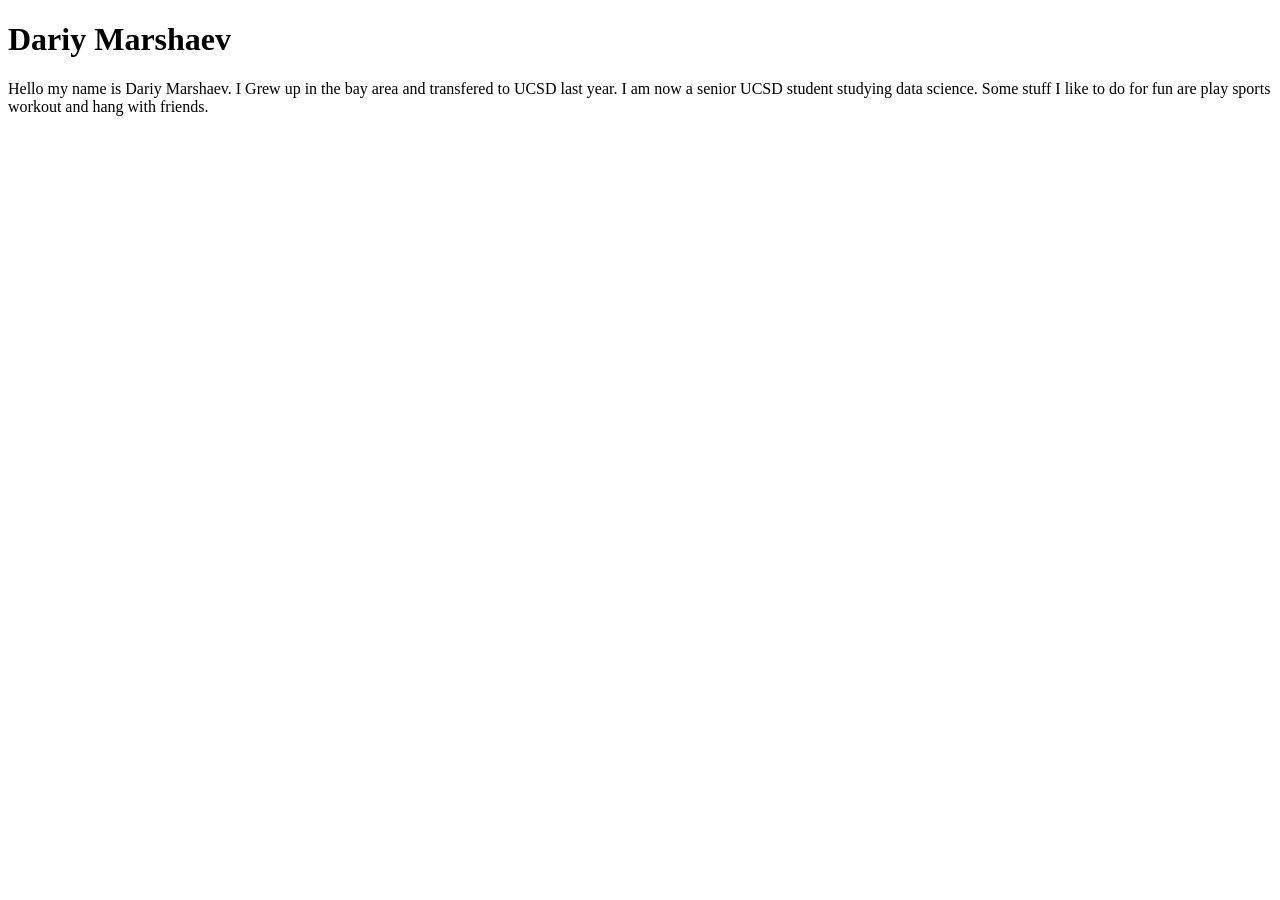
==== index.html @ 85d4995a "Update personal site" ====
<!DOCTYPE html>
<html lang="en">
<head>
    <meta charset="UTF-8">
    <meta name="viewport" content="width=device-width, initial-scale=1.0">
    <title>Dariy Marshaev: Personal site and portfolio</title>
</head>
<body>
    <h1>
        Dariy Marshaev
    </h1>
    <p>
        Hello my name is Dariy Marshaev. I Grew up in the bay area 
        and transfered to UCSD last year. I am now a senior UCSD student
        studying data science. Some stuff I like to do for fun are play sports
        workout and hang with friends.
    </p>
    
</body>
</html>
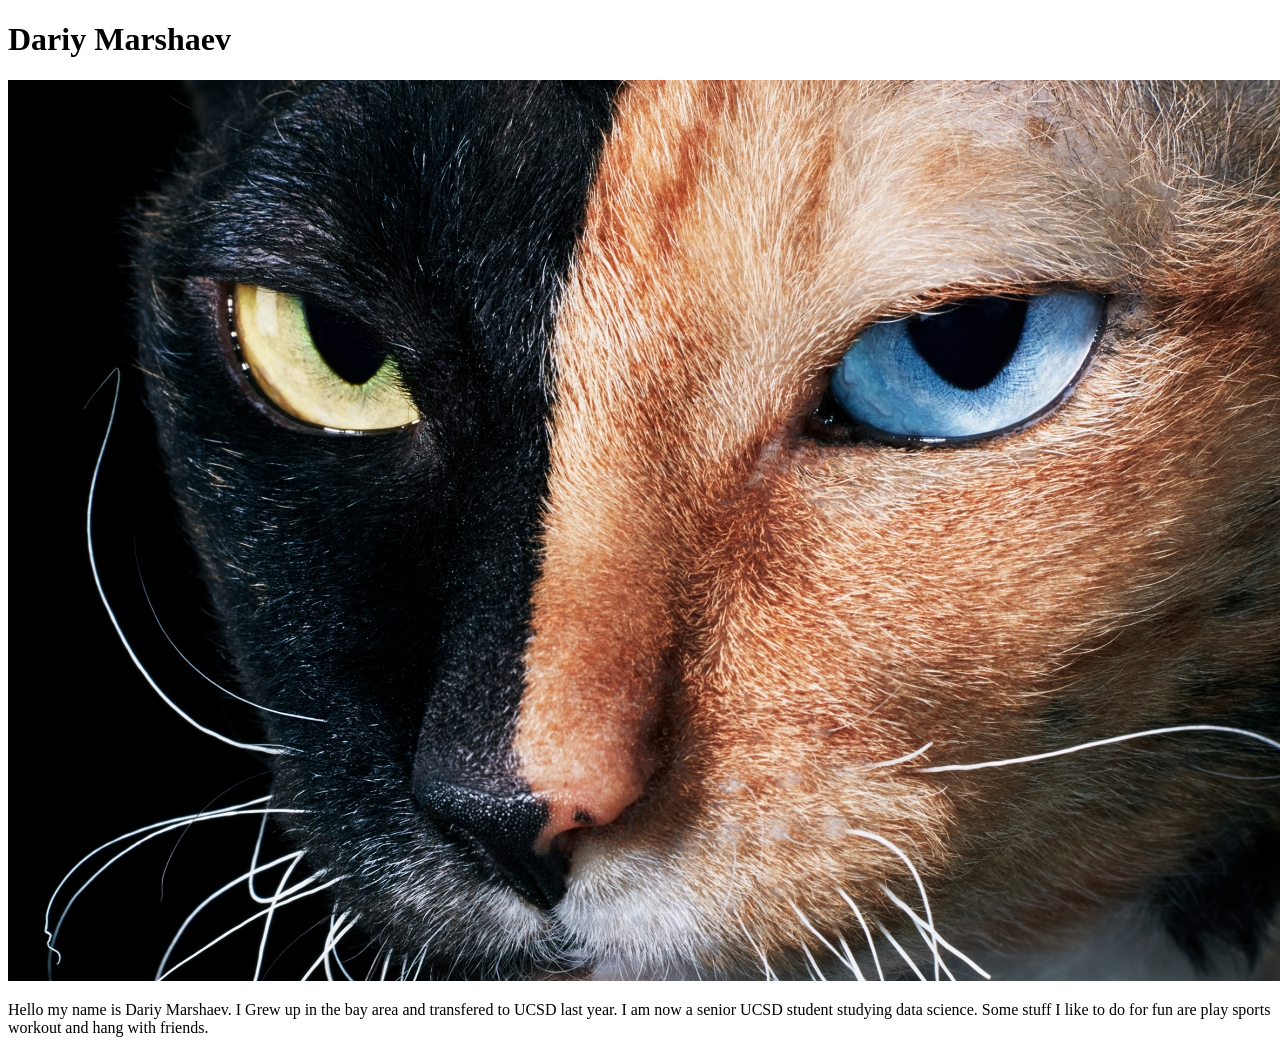
==== commit d4d4c2bc: "add photo and src" ====
--- a/index.html
+++ b/index.html
@@ -9,6 +9,8 @@
     <h1>
         Dariy Marshaev
     </h1>
+    <img src="images/cat.jpg"
+         alt="A photo of a cat">
     <p>
         Hello my name is Dariy Marshaev. I Grew up in the bay area 
         and transfered to UCSD last year. I am now a senior UCSD student
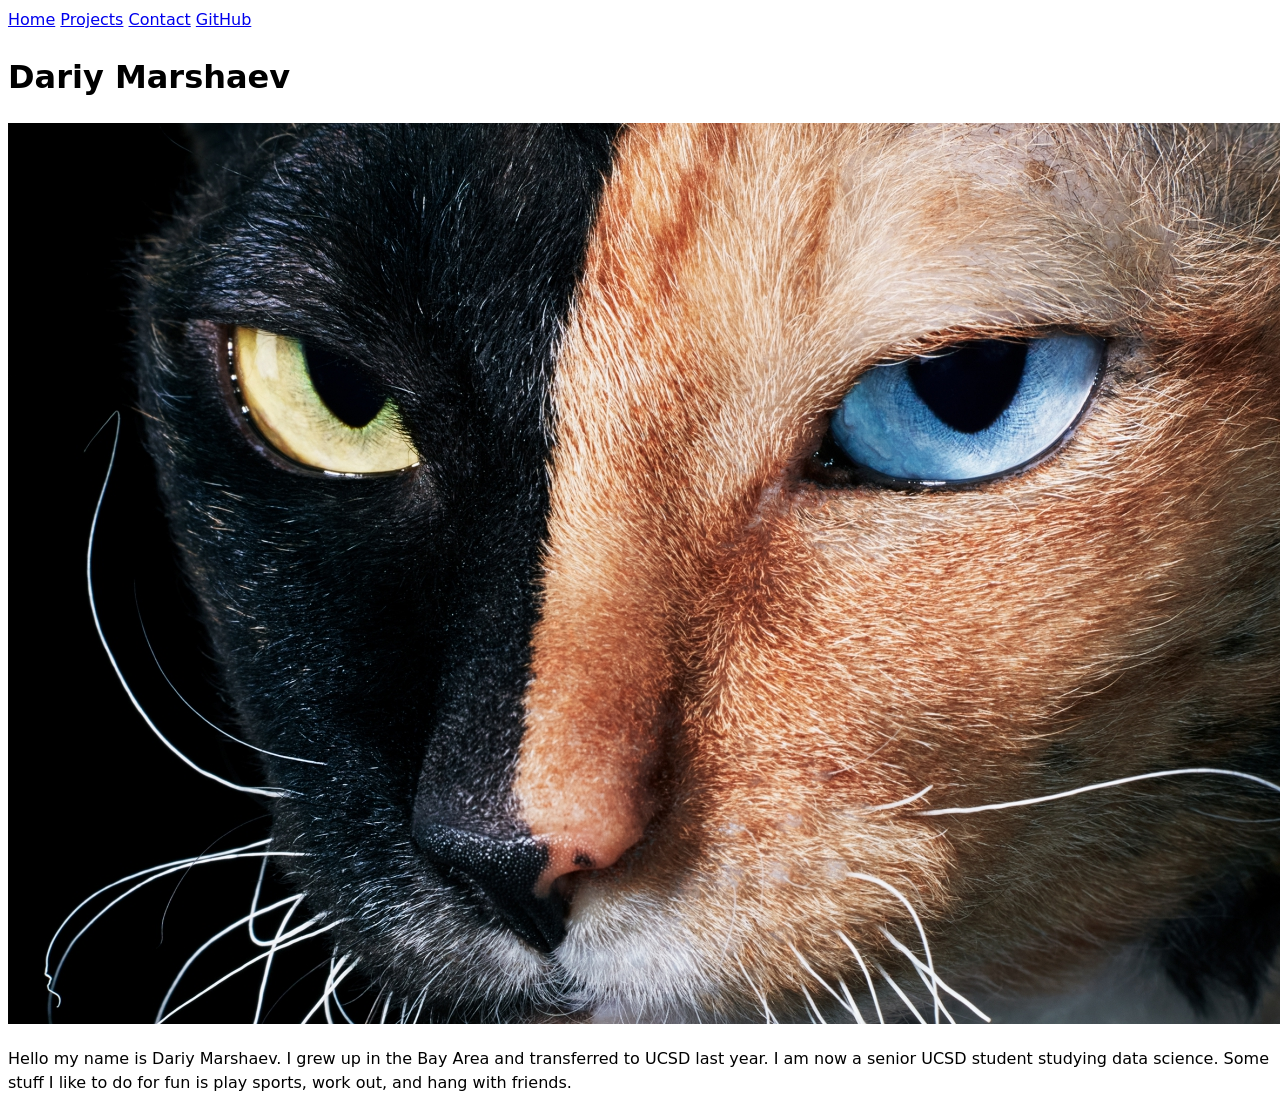
==== commit 2ba8337c: "adding button ui and css for contact info" ====
--- a/index.html
+++ b/index.html
@@ -4,19 +4,26 @@
     <meta charset="UTF-8">
     <meta name="viewport" content="width=device-width, initial-scale=1.0">
     <title>Dariy Marshaev: Personal site and portfolio</title>
+    <link rel="stylesheet" href="style.css">
 </head>
+
 <body>
-    <h1>
-        Dariy Marshaev
-    </h1>
-    <img src="images/cat.jpg"
-         alt="A photo of a cat">
+    <nav>
+        <a href="index.html">Home</a>
+        <a href="projects/">Projects</a>
+        <a href="contact/">Contact</a>
+        <a href="https://github.com/DariyMarsh" target="_blank">GitHub</a>
+    </nav>
+
+    <h1>Dariy Marshaev</h1>
+
+    <img src="images/cat.jpg" alt="A photo of a cat">
+
     <p>
-        Hello my name is Dariy Marshaev. I Grew up in the bay area 
-        and transfered to UCSD last year. I am now a senior UCSD student
-        studying data science. Some stuff I like to do for fun are play sports
-        workout and hang with friends.
+        Hello my name is Dariy Marshaev. I grew up in the Bay Area
+        and transferred to UCSD last year. I am now a senior UCSD student
+        studying data science. Some stuff I like to do for fun is play sports,
+        work out, and hang with friends.
     </p>
-    
 </body>
 </html>
--- a/style.css
+++ b/style.css
@@ -0,0 +1,6 @@
+body {
+    /* Set line height to 1.5 times the font size
+         and use the OS’s UI font as the website font
+       */
+    font: 100%/1.5 system-ui;
+  }
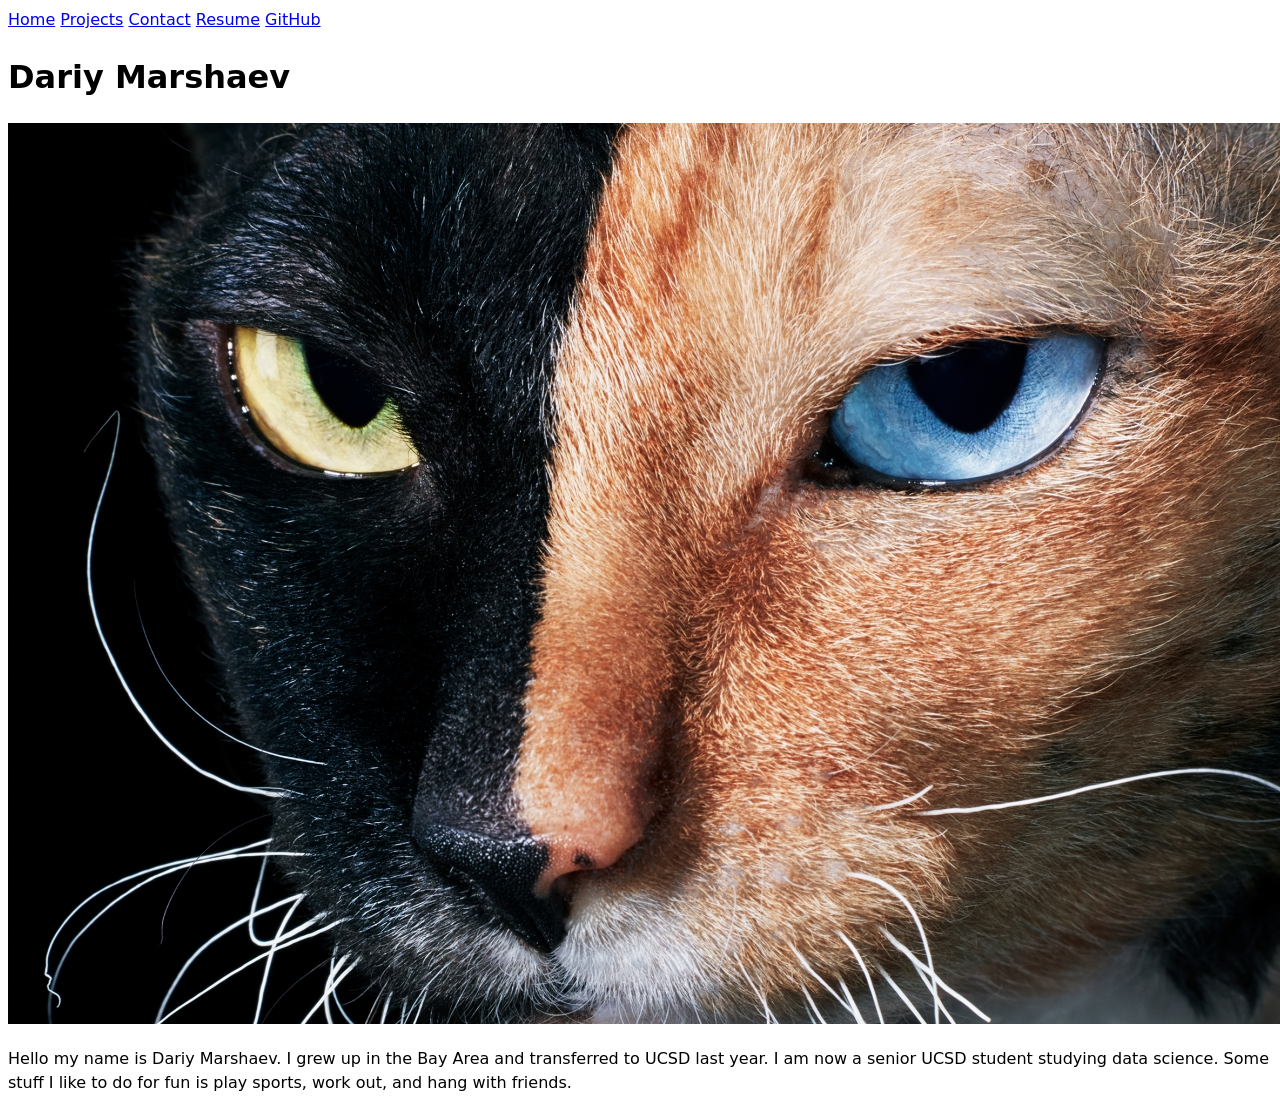
==== commit b7726882: "adding resume to website and navigation resume button." ====
--- a/index.html
+++ b/index.html
@@ -12,6 +12,7 @@
         <a href="index.html">Home</a>
         <a href="projects/">Projects</a>
         <a href="contact/">Contact</a>
+        <a href="resume/">Resume</a>
         <a href="https://github.com/DariyMarsh" target="_blank">GitHub</a>
     </nav>
 
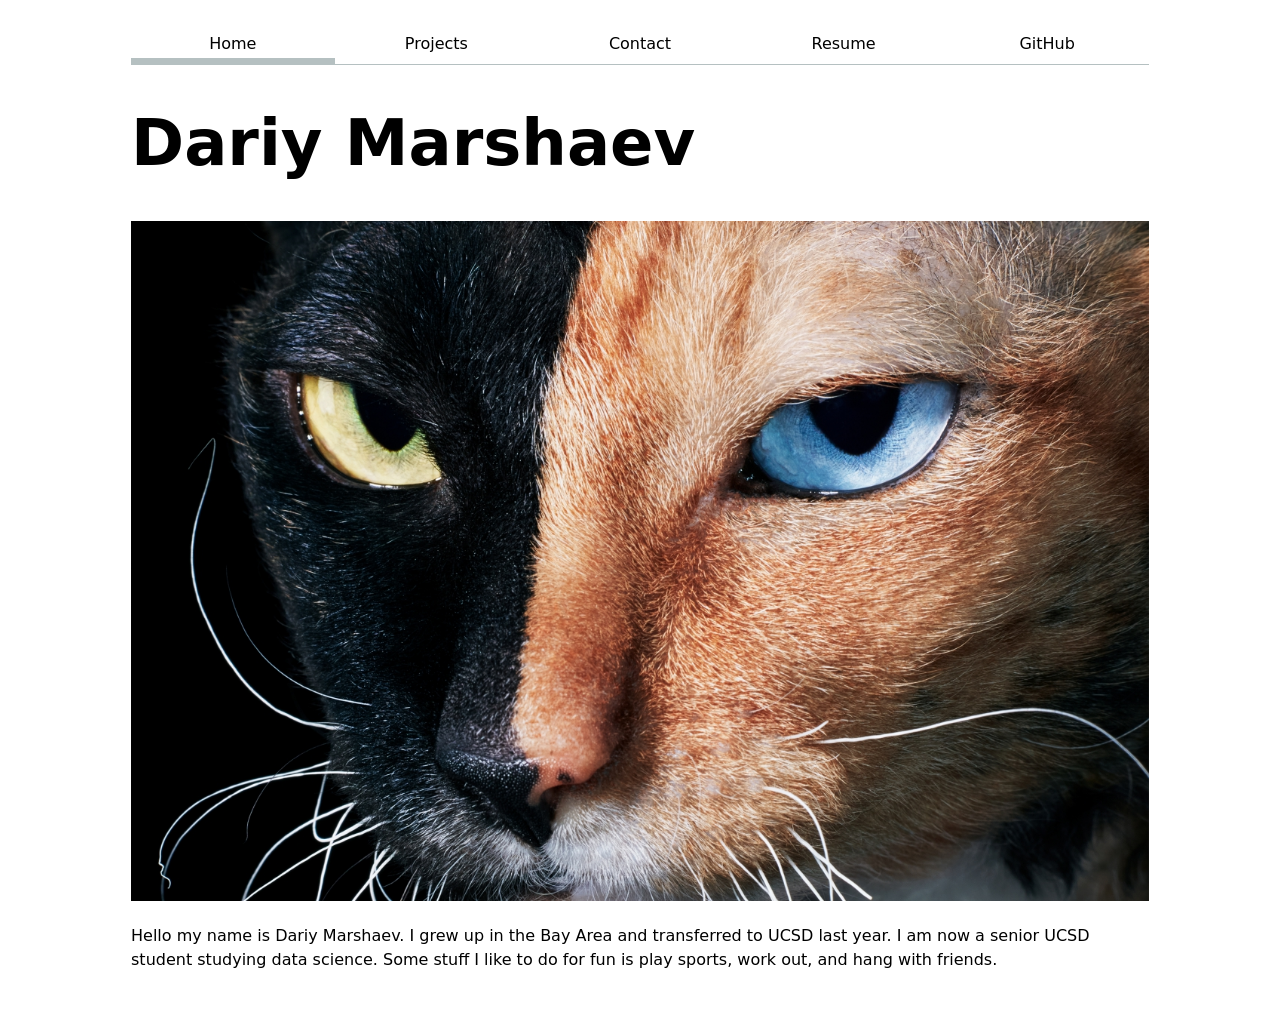
==== commit f38fd982: "Complete Lab 2 CSS layouts and responsive styling" ====
--- a/index.html
+++ b/index.html
@@ -9,7 +9,7 @@
 
 <body>
     <nav>
-        <a href="index.html">Home</a>
+        <a href="index.html" class="current" aria-current="page">Home</a>
         <a href="projects/">Projects</a>
         <a href="contact/">Contact</a>
         <a href="resume/">Resume</a>
@@ -27,4 +27,4 @@
         work out, and hang with friends.
     </p>
 </body>
-</html>+</html>
--- a/style.css
+++ b/style.css
@@ -1,6 +1,137 @@
+html {
+    --color-accent: oklch(55% 0.15 250);
+    accent-color: var(--color-accent);
+}
+
 body {
-    /* Set line height to 1.5 times the font size
-         and use the OS’s UI font as the website font
-       */
     font: 100%/1.5 system-ui;
-  }+    max-width: 100ch;
+    margin-inline: auto;
+    padding: 1em;
+}
+
+img {
+    max-width: 100%;
+    height: auto;
+}
+
+nav {
+    display: flex;
+    margin-bottom: 2em;
+    border-bottom: 1px solid oklch(80% 3% 200);
+}
+
+nav a {
+    flex: 1;
+    text-decoration: none;
+    color: inherit;
+    text-align: center;
+    padding: 0.5em;
+}
+
+nav a.current {
+    border-bottom: 0.4em solid oklch(80% 3% 200);
+    padding-bottom: 0.1em;
+}
+
+nav a:hover {
+    border-bottom: 0.4em solid var(--color-accent);
+    padding-bottom: 0.1em;
+    background-color: oklch(from var(--color-accent) 95% 0.02 h);
+}
+
+h1 {
+    font-size: 400%;
+}
+
+h1, h2, h3, h4, h5, h6 {
+    line-height: 1.1;
+    text-wrap: balance;
+}
+
+input, textarea, button {
+    font: inherit;
+    box-sizing: border-box;
+    min-width: 0;
+}
+
+form {
+    display: grid;
+    grid-template-columns: auto 1fr;
+    gap: 1em;
+}
+
+form label {
+    display: grid;
+    grid-template-columns: subgrid;
+    grid-column: 1 / -1;
+}
+
+form button {
+    grid-column: 1 / -1;
+}
+
+.projects {
+    display: grid;
+    grid-template-columns: repeat(auto-fill, minmax(15em, 1fr));
+    gap: 1em;
+}
+
+.projects article {
+    display: grid;
+    grid-template-rows: subgrid;
+    grid-row: span 3;
+}
+
+.projects h2 {
+    margin: 0;
+}
+
+.projects img {
+    width: 100%;
+}
+
+.resume section {
+    margin-block: 2em;
+}
+
+.resume h2 {
+    color: var(--color-accent);
+    border-bottom: 1px solid oklch(80% 3% 200);
+    padding-bottom: 0.3em;
+}
+
+.resume article {
+    margin-block: 1.5em;
+}
+
+.resume h3 {
+    margin-bottom: 0.5em;
+}
+
+.resume article p {
+    margin-block: 0.4em;
+}
+
+.resume ul {
+    padding-left: 1.5em;
+}
+
+.resume li {
+    margin-block: 0.4em;
+}
+
+@media (max-width: 30em) {
+    nav {
+        flex-wrap: wrap;
+    }
+
+    h1 {
+        font-size: 300%;
+        overflow-wrap: anywhere;
+    }
+
+    .projects {
+        grid-template-columns: 1fr;
+    }
+}
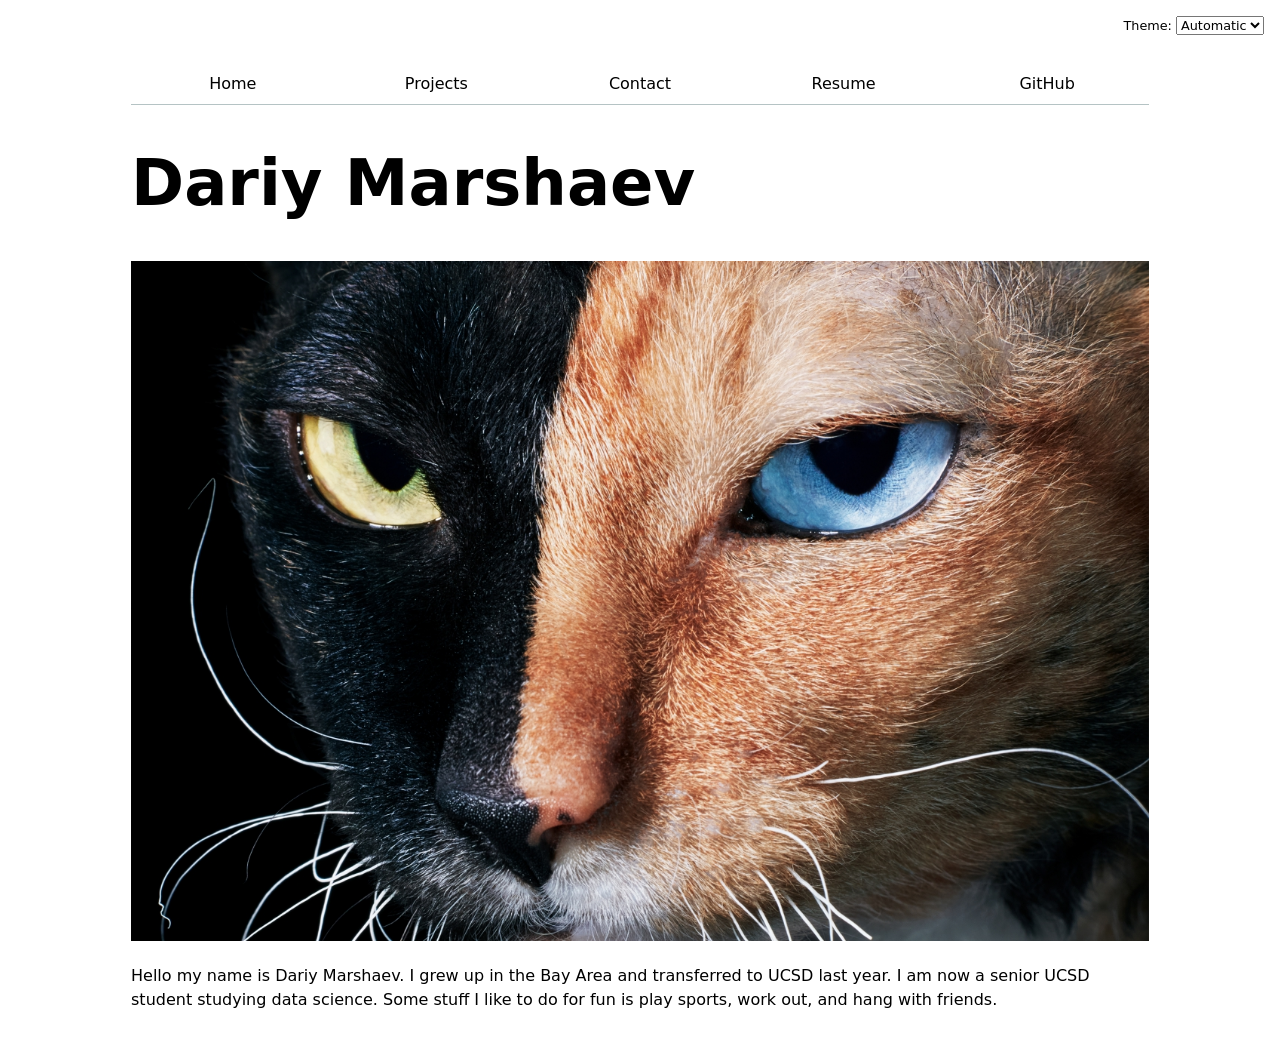
==== commit 6256d8c2: "Complete Lab 3 shared navigation and persistent theme selection" ====
--- a/index.html
+++ b/index.html
@@ -5,17 +5,10 @@
     <meta name="viewport" content="width=device-width, initial-scale=1.0">
     <title>Dariy Marshaev: Personal site and portfolio</title>
     <link rel="stylesheet" href="style.css">
+    <script type="module" src="global.js"></script>
 </head>
 
 <body>
-    <nav>
-        <a href="index.html" class="current" aria-current="page">Home</a>
-        <a href="projects/">Projects</a>
-        <a href="contact/">Contact</a>
-        <a href="resume/">Resume</a>
-        <a href="https://github.com/DariyMarsh" target="_blank">GitHub</a>
-    </nav>
-
     <h1>Dariy Marshaev</h1>
 
     <img src="images/cat.jpg" alt="A photo of a cat">
--- a/style.css
+++ b/style.css
@@ -1,4 +1,6 @@
 html {
+    color-scheme: light dark;
+    --border-color: oklch(50% 10% 200 / 40%);
     --color-accent: oklch(55% 0.15 250);
     accent-color: var(--color-accent);
 }
@@ -7,7 +9,7 @@
     font: 100%/1.5 system-ui;
     max-width: 100ch;
     margin-inline: auto;
-    padding: 1em;
+    padding: 3.5em 1em 1em;
 }
 
 img {
@@ -18,7 +20,7 @@
 nav {
     display: flex;
     margin-bottom: 2em;
-    border-bottom: 1px solid oklch(80% 3% 200);
+    border-bottom: 1px solid var(--border-color);
 }
 
 nav a {
@@ -30,14 +32,14 @@
 }
 
 nav a.current {
-    border-bottom: 0.4em solid oklch(80% 3% 200);
+    border-bottom: 0.4em solid var(--border-color);
     padding-bottom: 0.1em;
 }
 
 nav a:hover {
     border-bottom: 0.4em solid var(--color-accent);
     padding-bottom: 0.1em;
-    background-color: oklch(from var(--color-accent) 95% 0.02 h);
+    background-color: color-mix(in oklch, var(--color-accent), canvas 85%);
 }
 
 h1 {
@@ -49,7 +51,7 @@
     text-wrap: balance;
 }
 
-input, textarea, button {
+input, textarea, button, select {
     font: inherit;
     box-sizing: border-box;
     min-width: 0;
@@ -97,7 +99,7 @@
 
 .resume h2 {
     color: var(--color-accent);
-    border-bottom: 1px solid oklch(80% 3% 200);
+    border-bottom: 1px solid var(--border-color);
     padding-bottom: 0.3em;
 }
 
@@ -135,3 +137,10 @@
         grid-template-columns: 1fr;
     }
 }
+
+.color-scheme {
+    position: absolute;
+    top: 1rem;
+    right: 1rem;
+    font-size: 80%;
+}
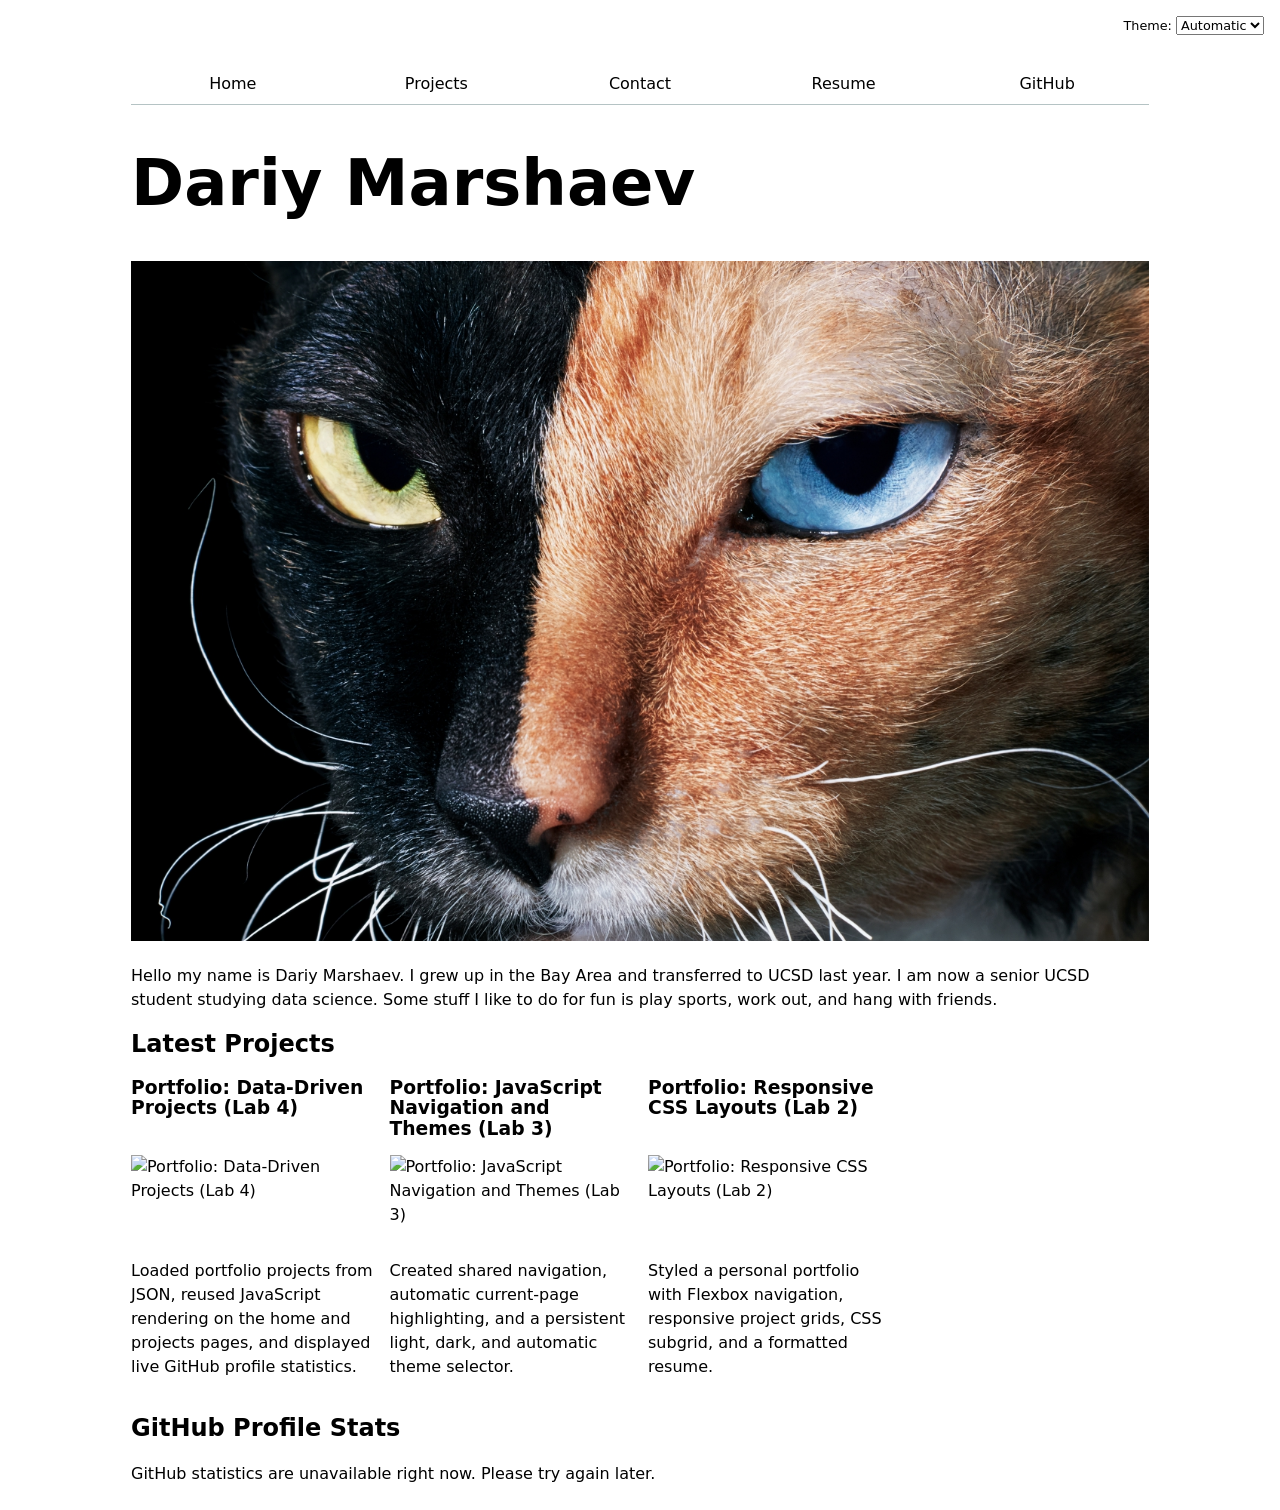
==== commit 3a53c462: "Complete Lab 4 JSON projects and live GitHub profile statistics" ====
--- a/index.html
+++ b/index.html
@@ -6,6 +6,7 @@
     <title>Dariy Marshaev: Personal site and portfolio</title>
     <link rel="stylesheet" href="style.css">
     <script type="module" src="global.js"></script>
+    <script type="module" src="index.js"></script>
 </head>
 
 <body>
@@ -19,5 +20,10 @@
         studying data science. Some stuff I like to do for fun is play sports,
         work out, and hang with friends.
     </p>
+    <h2>Latest Projects</h2>
+    <div class="projects"></div>
+
+    <h2>GitHub Profile Stats</h2>
+    <div id="profile-stats" aria-live="polite">Loading GitHub statistics…</div>
 </body>
 </html>
--- a/style.css
+++ b/style.css
@@ -144,3 +144,30 @@
     right: 1rem;
     font-size: 80%;
 }
+
+.projects h3 {
+    margin: 0;
+}
+
+#profile-stats dl {
+    display: grid;
+    grid-template-columns: repeat(4, 1fr);
+    gap: 1em;
+    text-align: center;
+}
+
+#profile-stats dt {
+    font-size: 0.875em;
+}
+
+#profile-stats dd {
+    margin: 0;
+    font-size: 2em;
+    font-weight: bold;
+}
+
+@media (max-width: 30em) {
+    #profile-stats dl {
+        grid-template-columns: repeat(2, 1fr);
+    }
+}
